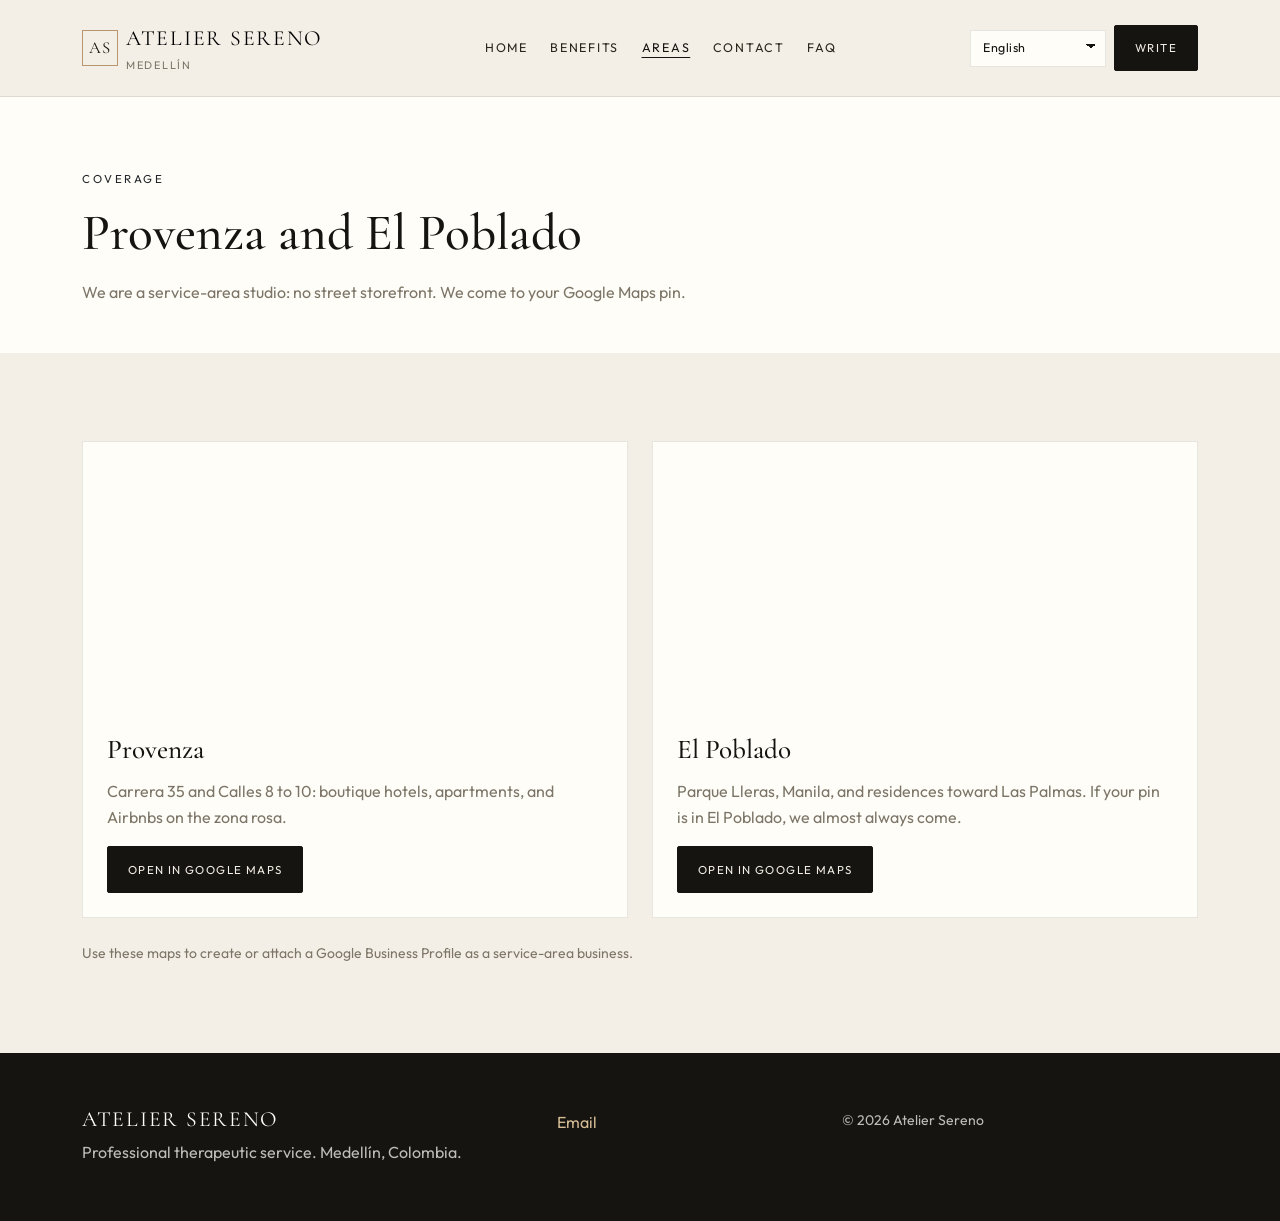
==== areas.html @ fad037ab "Publish a static Atelier Sereno preview for friend review. Co-authored-by: Cursor <cursoragent@curso" ====
<!DOCTYPE html>
<html lang="es" data-lang="es" data-page="areas">
<head>
  <!--
    Page: Service areas.
    Google Maps for Provenza and El Poblado so the site can tie to a
    service-area Business Profile. No street storefront.
  -->
  <meta charset="utf-8">
  <meta name="viewport" content="width=device-width, initial-scale=1, viewport-fit=cover">
  <title>Provenza y El Poblado | Atelier Sereno Medellín</title>
  <meta name="description" content="Servicio de masaje a domicilio en Provenza y El Poblado, Medellín. Mapas de cobertura para Google Maps.">
  <meta name="robots" content="index, follow">
  <meta name="theme-color" content="#161410">
  <meta name="geo.region" content="CO-ANT">
  <meta name="geo.placename" content="Provenza, El Poblado, Medellín">
  <link rel="canonical" href="https://ateliersereno.com/areas.html?lang=es">
  <link rel="alternate" data-hreflang="es" hreflang="es" href="https://ateliersereno.com/areas.html?lang=es">
  <link rel="alternate" data-hreflang="en" hreflang="en" href="https://ateliersereno.com/areas.html?lang=en">
  <link rel="alternate" data-hreflang="fr" hreflang="fr" href="https://ateliersereno.com/areas.html?lang=fr">
  <link rel="alternate" data-hreflang="x-default" hreflang="x-default" href="https://ateliersereno.com/areas.html?lang=es">
  <meta property="og:type" content="website">
  <meta property="og:title" content="Zonas de servicio — Provenza y El Poblado">
  <meta property="og:description" content="Llegamos a tu pin de Google Maps en Provenza y El Poblado.">
  <meta property="og:locale" content="es_CO">
  <meta property="og:image" content="images/luxury-bath.jpg">
  <link rel="icon" href="favicon.svg" type="image/svg+xml">
  <link rel="preconnect" href="https://fonts.googleapis.com">
  <link rel="preconnect" href="https://fonts.gstatic.com" crossorigin>
  <link href="https://fonts.googleapis.com/css2?family=Cormorant+Garamond:ital,wght@0,500;0,600;1,500&family=Outfit:wght@300;400;500&display=swap" rel="stylesheet">
  <link href="https://cdn.jsdelivr.net/npm/bootstrap@5.3.3/dist/css/bootstrap.min.css" rel="stylesheet">
  <link rel="stylesheet" href="css/styles.css?v=7">
</head>
<body>
  <header class="site-header">
    <nav class="navbar navbar-expand-lg navbar-light">
      <div class="container py-2">
        <a class="navbar-brand d-flex align-items-center gap-2 mb-0 js-lang" href="index.html" data-href="index.html" data-nav="index.html">
          <span class="brand-mark" aria-hidden="true">AS</span>
          <span>
            <span class="brand-name">Atelier Sereno</span>
            <span class="brand-place">Medellín</span>
          </span>
        </a>
        <button class="navbar-toggler" type="button" data-bs-toggle="collapse" data-bs-target="#mainNav" aria-controls="mainNav" aria-expanded="false" aria-label="Menu">
          <span class="menu-lines" aria-hidden="true"></span>
        </button>
        <div class="collapse navbar-collapse" id="mainNav">
          <ul class="navbar-nav mx-lg-auto my-2 my-lg-0">
            <li class="nav-item"><a class="nav-link js-lang" href="index.html" data-href="index.html" data-nav="index.html" data-i18n="navHome">Inicio</a></li>
            <li class="nav-item"><a class="nav-link js-lang" href="benefits.html" data-href="benefits.html" data-nav="benefits.html" data-i18n="navBenefits">Beneficios</a></li>
            <li class="nav-item"><a class="nav-link js-lang" href="areas.html" data-href="areas.html" data-nav="areas.html" data-i18n="navAreas">Zonas</a></li>
            <li class="nav-item"><a class="nav-link js-lang" href="contact.html" data-href="contact.html" data-nav="contact.html" data-i18n="navContact">Contacto</a></li>
            <li class="nav-item"><a class="nav-link js-lang" href="faq.html" data-href="faq.html" data-nav="faq.html" data-i18n="navFaq">Preguntas</a></li>
          </ul>
          <div class="d-flex flex-column flex-lg-row align-items-lg-center gap-2">
            <label class="visually-hidden" for="lang-select" data-i18n="langLabel">Idioma</label>
            <select id="lang-select" class="lang-select" autocomplete="off">
              <option value="es">Español</option>
              <option value="en">English</option>
              <option value="fr">Français</option>
            </select>
            <a class="btn btn-ink js-lang" href="contact.html" data-href="contact.html" data-i18n="navWrite">Escribir</a>
          </div>
        </div>
      </div>
    </nav>
  </header>

  <main>
    <section class="page-hero section-paper">
      <div class="container">
        <p class="kicker text-body" data-i18n="areasKicker">Cobertura</p>
        <h1 class="section-title" data-i18n="areasTitle">Provenza y El Poblado</h1>
        <p class="muted col-lg-8 px-0" data-i18n="areasLead">Somos un servicio de área. Llevamos el masaje a tu pin de Google Maps.</p>
      </div>
    </section>

    <section class="section">
      <div class="container">
        <div class="row g-4">
          <div class="col-lg-6">
            <article class="area-card">
              <iframe id="map-provenza" class="map-frame" title="Mapa de Provenza, El Poblado, Medellín" loading="lazy" referrerpolicy="no-referrer-when-downgrade"></iframe>
              <div class="card-body">
                <h2 data-i18n="provenzaTitle">Provenza</h2>
                <p class="muted" data-i18n="provenzaText">Carrera 35 y calles 8 a 10.</p>
                <a id="link-provenza" class="btn btn-ink" target="_blank" rel="noopener" data-i18n="openMaps">Abrir en Google Maps</a>
              </div>
            </article>
          </div>
          <div class="col-lg-6">
            <article class="area-card">
              <iframe id="map-poblado" class="map-frame" title="Mapa de El Poblado, Medellín" loading="lazy" referrerpolicy="no-referrer-when-downgrade"></iframe>
              <div class="card-body">
                <h2 data-i18n="pobladoTitle">El Poblado</h2>
                <p class="muted" data-i18n="pobladoText">Parque Lleras, Manila y residencias hacia Las Palmas.</p>
                <a id="link-poblado" class="btn btn-ink" target="_blank" rel="noopener" data-i18n="openMaps">Abrir en Google Maps</a>
              </div>
            </article>
          </div>
        </div>
        <p class="muted small mt-4 mb-0" data-i18n="mapsNote">Estos mapas sirven para vincular una ficha de Google Business.</p>
      </div>
    </section>
  </main>

  <footer class="site-footer">
    <div class="container">
      <div class="row g-4">
        <div class="col-lg-5">
          <p class="brand-name mb-2">Atelier Sereno</p>
          <p class="mb-0" data-i18n="footerLegal">Servicio terapéutico profesional. Medellín, Colombia.</p>
        </div>
        <div class="col-lg-3">
          <p class="mb-0"><a class="js-email" href="mailto:reservas@ateliersereno.com" data-i18n="contactEmail">Correo</a></p>
        </div>
        <div class="col-lg-4">
          <p class="small mb-0">© <span id="year">2026</span> Atelier Sereno</p>
        </div>
      </div>
    </div>
  </footer>

  <div class="mobile-bar">
    <a class="btn btn-gold w-100 js-lang mb-0" href="contact.html" data-href="contact.html" data-i18n="navWrite">Escribir</a>
  </div>

  <script src="https://cdn.jsdelivr.net/npm/bootstrap@5.3.3/dist/js/bootstrap.bundle.min.js"></script>
  <script src="js/config.js"></script>
  <script src="js/translations.js"></script>
  <script src="js/main.js?v=7"></script>
</body>
</html>
---- css/styles.css ----
/*
  Atelier Sereno visual system.
  Bootstrap handles grid and collapse. This file owns type, color, and
  the late-night spa atmosphere so the site does not look like a default theme.
*/

:root {
  --ink: #161410;
  --ink-soft: #2c261c;
  --gold: #b8956c;
  --gold-light: #d4bc94;
  --cream: #f4efe6;
  --paper: #fffdf8;
  --stone: #7d7668;
  --line: rgba(22, 20, 16, 0.1);
  --shadow: 0 24px 60px rgba(22, 20, 16, 0.12);
  --radius: 2px;
  --header-h: 76px;
  --font-serif: "Cormorant Garamond", "Times New Roman", serif;
  --font-sans: "Outfit", "Segoe UI", sans-serif;
}

html {
  scroll-behavior: smooth;
}

body {
  font-family: var(--font-sans);
  color: var(--ink);
  background: var(--cream);
  line-height: 1.65;
}

img {
  max-width: 100%;
  height: auto;
}

a {
  color: inherit;
}

/* Header */
.site-header {
  position: sticky;
  top: 0;
  z-index: 1040;
  background: rgba(244, 239, 230, 0.92);
  backdrop-filter: blur(16px);
  border-bottom: 1px solid var(--line);
}

.brand-mark {
  width: 36px;
  height: 36px;
  display: grid;
  place-items: center;
  border: 1px solid var(--gold);
  color: var(--ink);
  font-family: var(--font-serif);
  font-size: 1.05rem;
  letter-spacing: 0.06em;
}

.brand-name {
  font-family: var(--font-serif);
  font-size: 1.35rem;
  letter-spacing: 0.08em;
  text-transform: uppercase;
  line-height: 1;
}

.brand-place {
  display: block;
  font-family: var(--font-sans);
  font-size: 0.68rem;
  letter-spacing: 0.16em;
  text-transform: uppercase;
  color: var(--stone);
  margin-top: 0.2rem;
}

.nav-link {
  font-size: 0.78rem;
  letter-spacing: 0.14em;
  text-transform: uppercase;
  color: var(--ink-soft) !important;
  padding-left: 0.7rem !important;
  padding-right: 0.7rem !important;
}

.nav-link:hover,
.nav-link:focus,
.nav-link[aria-current="page"] {
  color: var(--ink) !important;
}

.nav-link[aria-current="page"] {
  text-decoration: underline;
  text-underline-offset: 0.4em;
}

.lang-select {
  appearance: none;
  background: var(--paper);
  border: 1px solid var(--line);
  color: var(--ink);
  font-size: 0.78rem;
  letter-spacing: 0.04em;
  padding: 0.45rem 2rem 0.45rem 0.75rem;
  min-width: 8.5rem;
  background-image: linear-gradient(45deg, transparent 50%, var(--ink) 50%),
    linear-gradient(135deg, var(--ink) 50%, transparent 50%);
  background-position: calc(100% - 14px) calc(50% - 2px), calc(100% - 9px) calc(50% - 2px);
  background-size: 5px 5px, 5px 5px;
  background-repeat: no-repeat;
}

.lang-select:focus {
  outline: 1px solid var(--gold);
  outline-offset: 2px;
}

.btn-gold,
.btn-ink,
.btn-ghost {
  border-radius: var(--radius);
  letter-spacing: 0.12em;
  text-transform: uppercase;
  font-size: 0.72rem;
  padding: 0.85rem 1.25rem;
}

.btn-gold {
  background: var(--gold);
  border-color: var(--gold);
  color: var(--ink);
}

.btn-gold:hover,
.btn-gold:focus {
  background: var(--gold-light);
  border-color: var(--gold-light);
  color: var(--ink);
}

.btn-ink {
  background: var(--ink);
  border-color: var(--ink);
  color: var(--cream);
}

.btn-ink:hover,
.btn-ink:focus {
  background: var(--ink-soft);
  border-color: var(--ink-soft);
  color: var(--cream);
}

.btn-ghost {
  background: transparent;
  border: 1px solid rgba(255, 253, 248, 0.45);
  color: var(--paper);
}

.btn-ghost:hover,
.btn-ghost:focus {
  background: rgba(255, 253, 248, 0.08);
  color: var(--paper);
  border-color: var(--paper);
}

/* Hero */
.hero {
  position: relative;
  min-height: calc(100vh - var(--header-h));
  min-height: calc(100svh - var(--header-h));
  display: flex;
  align-items: flex-end;
  color: var(--paper);
  background: #1a1712 center / cover no-repeat;
  overflow-x: hidden;
}

.hero::after {
  content: "";
  position: absolute;
  inset: 0;
  background:
    linear-gradient(180deg, rgba(22, 20, 16, 0.18) 0%, rgba(22, 20, 16, 0.42) 42%, rgba(22, 20, 16, 0.82) 100%),
    linear-gradient(90deg, rgba(22, 20, 16, 0.45) 0%, rgba(22, 20, 16, 0.08) 70%);
}

.hero-inner {
  position: relative;
  z-index: 1;
  padding: 4.5rem 0 3.5rem;
}

.kicker {
  font-size: 0.72rem;
  letter-spacing: 0.22em;
  text-transform: uppercase;
  color: var(--gold-light);
  margin-bottom: 1rem;
}

.display {
  font-family: var(--font-serif);
  font-weight: 500;
  letter-spacing: -0.02em;
  line-height: 1.12;
  font-size: clamp(2rem, 7vw, 4.4rem);
  overflow-wrap: break-word;
}

.hero-lead {
  max-width: 36rem;
  color: rgba(255, 253, 248, 0.82);
  font-size: 1.05rem;
}

.hero-meta {
  display: flex;
  flex-wrap: wrap;
  gap: 1rem 1.75rem;
  font-size: 0.78rem;
  letter-spacing: 0.12em;
  text-transform: uppercase;
  color: var(--gold-light);
}

.status-pill {
  display: inline-flex;
  align-items: center;
  gap: 0.45rem;
  border: 1px solid rgba(212, 188, 148, 0.4);
  padding: 0.35rem 0.7rem;
}

.status-dot {
  width: 7px;
  height: 7px;
  border-radius: 50%;
  background: #c45c4a;
}

.status-pill.is-open .status-dot {
  background: #8fbf7a;
}

/* Sections */
.section {
  padding: 5.5rem 0;
}

.section-tight {
  padding: 4rem 0;
}

.section-ink {
  background: var(--ink);
  color: var(--paper);
}

.section-paper {
  background: var(--paper);
}

.section-title {
  font-family: var(--font-serif);
  font-size: clamp(2rem, 4vw, 3.2rem);
  line-height: 1.15;
  margin-bottom: 1rem;
}

.muted {
  color: var(--stone);
}

.section-ink .muted {
  color: rgba(255, 253, 248, 0.62);
}

.trust-grid .trust-card {
  height: 100%;
  padding: 1.75rem 0 0;
  border-top: 1px solid var(--line);
}

.trust-card h3,
.how-card h3,
.service-card h2,
.service-card h3,
.area-card h2,
.area-card h3,
.hours-card h3 {
  font-family: var(--font-serif);
  font-size: 1.7rem;
  margin-bottom: 0.7rem;
}

.about-photo {
  width: 100%;
  height: 100%;
  min-height: 420px;
  object-fit: cover;
}

.about-list {
  list-style: none;
  padding: 0;
  margin: 1.5rem 0 0;
}

.about-list li {
  padding: 0.65rem 0;
  border-top: 1px solid var(--line);
  letter-spacing: 0.04em;
}

/* Services */
.service-card {
  height: 100%;
  background: var(--paper);
  border: 1px solid var(--line);
}

.service-card img {
  width: 100%;
  height: 220px;
  object-fit: cover;
}

.service-card .card-body {
  padding: 1.5rem 1.4rem 1.6rem;
}

.service-meta {
  font-size: 0.7rem;
  letter-spacing: 0.16em;
  text-transform: uppercase;
  color: var(--gold);
}

/* How */
.how-index {
  font-family: var(--font-serif);
  font-size: 2rem;
  color: var(--gold);
  line-height: 1;
  display: block;
  margin-bottom: 0.8rem;
}

/* Areas / maps */
.area-card {
  background: var(--paper);
  border: 1px solid var(--line);
  height: 100%;
}

.map-frame {
  width: 100%;
  height: 260px;
  border: 0;
  filter: grayscale(0.35) contrast(1.05);
}

.area-card .card-body {
  padding: 1.5rem;
}

/* Hours + form */
.hours-table {
  width: 100%;
}

.hours-table th,
.hours-table td {
  padding: 0.85rem 0;
  border-bottom: 1px solid var(--line);
  font-size: 0.95rem;
}

.hours-table th {
  font-weight: 400;
  color: var(--stone);
}

.form-atelier .form-control,
.form-atelier .form-select {
  border: 0;
  border-bottom: 1px solid var(--line);
  border-radius: 0;
  background: transparent;
  padding-left: 0;
  box-shadow: none;
}

.form-atelier .form-control:focus,
.form-atelier .form-select:focus {
  box-shadow: none;
  border-color: var(--gold);
  background: transparent;
}

.form-atelier label {
  font-size: 0.72rem;
  letter-spacing: 0.14em;
  text-transform: uppercase;
  color: var(--stone);
}

/* FAQ */
.accordion-item {
  background: transparent;
  border: 0;
  border-bottom: 1px solid var(--line);
}

.accordion-button {
  background: transparent;
  box-shadow: none !important;
  font-family: var(--font-serif);
  font-size: 1.35rem;
  color: var(--ink);
  padding-left: 0;
}

.accordion-button:not(.collapsed) {
  background: transparent;
  color: var(--ink);
}

.accordion-button::after {
  background-size: 0.9rem;
}

.accordion-body {
  padding-left: 0;
  color: var(--stone);
}

/* Footer */
.site-footer {
  background: var(--ink);
  color: rgba(255, 253, 248, 0.72);
  padding: 3.5rem 0;
}

.site-footer a {
  color: var(--gold-light);
  text-decoration: none;
}

.site-footer .brand-name {
  color: var(--paper);
}

.page-hero {
  padding: 4.5rem 0 2rem;
}

.mobile-bar {
  display: none;
}

html.is-mobile .mobile-bar {
  display: block;
  position: fixed;
  left: 0;
  right: 0;
  bottom: 0;
  z-index: 1055;
  background: var(--ink);
  color: var(--paper);
  padding: 0.7rem 1rem calc(0.7rem + env(safe-area-inset-bottom));
  border-top: 1px solid rgba(184, 149, 108, 0.35);
}

html.is-mobile .site-footer {
  padding-bottom: 7.5rem;
}

html.is-mobile .hero {
  min-height: 88svh;
}

.mobile-bar .btn {
  flex: 0 0 auto;
}

.navbar .container {
  flex-wrap: nowrap;
  gap: 0.75rem;
}

.navbar-brand {
  min-width: 0;
}

.navbar-toggler {
  border: 1px solid var(--ink);
  background: var(--ink);
  width: 42px;
  height: 42px;
  padding: 0;
  margin-left: auto;
  flex: 0 0 auto;
  display: inline-flex;
  align-items: center;
  justify-content: center;
}

.navbar-toggler:focus {
  box-shadow: none;
}

.menu-lines,
.menu-lines::before,
.menu-lines::after {
  display: block;
  width: 16px;
  height: 1.5px;
  background: var(--cream);
}

.menu-lines {
  position: relative;
}

.menu-lines::before,
.menu-lines::after {
  content: "";
  position: absolute;
  left: 0;
}

.menu-lines::before {
  top: -5px;
}

.menu-lines::after {
  top: 5px;
}

@media (max-width: 991.98px) {
  .navbar .container {
    position: relative;
    padding-right: 3.6rem;
  }

  .navbar-toggler {
    display: inline-flex !important;
    align-items: center;
    justify-content: center;
    position: absolute;
    right: 0.75rem;
    top: 50%;
    transform: translateY(-50%);
    margin-left: 0;
  }

  .navbar-collapse {
    padding: 1rem 0 1.25rem;
  }

  .lang-select {
    margin: 0.75rem 0;
    width: 100%;
    max-width: 14rem;
  }

  .display {
    font-size: 1.8rem;
  }

  .hero-lead {
    font-size: 0.95rem;
  }

  .brand-name {
    font-size: 1.1rem;
  }

  .hero-inner {
    padding-right: 0.15rem;
  }
}

@media (prefers-reduced-motion: reduce) {
  html {
    scroll-behavior: auto;
  }
}
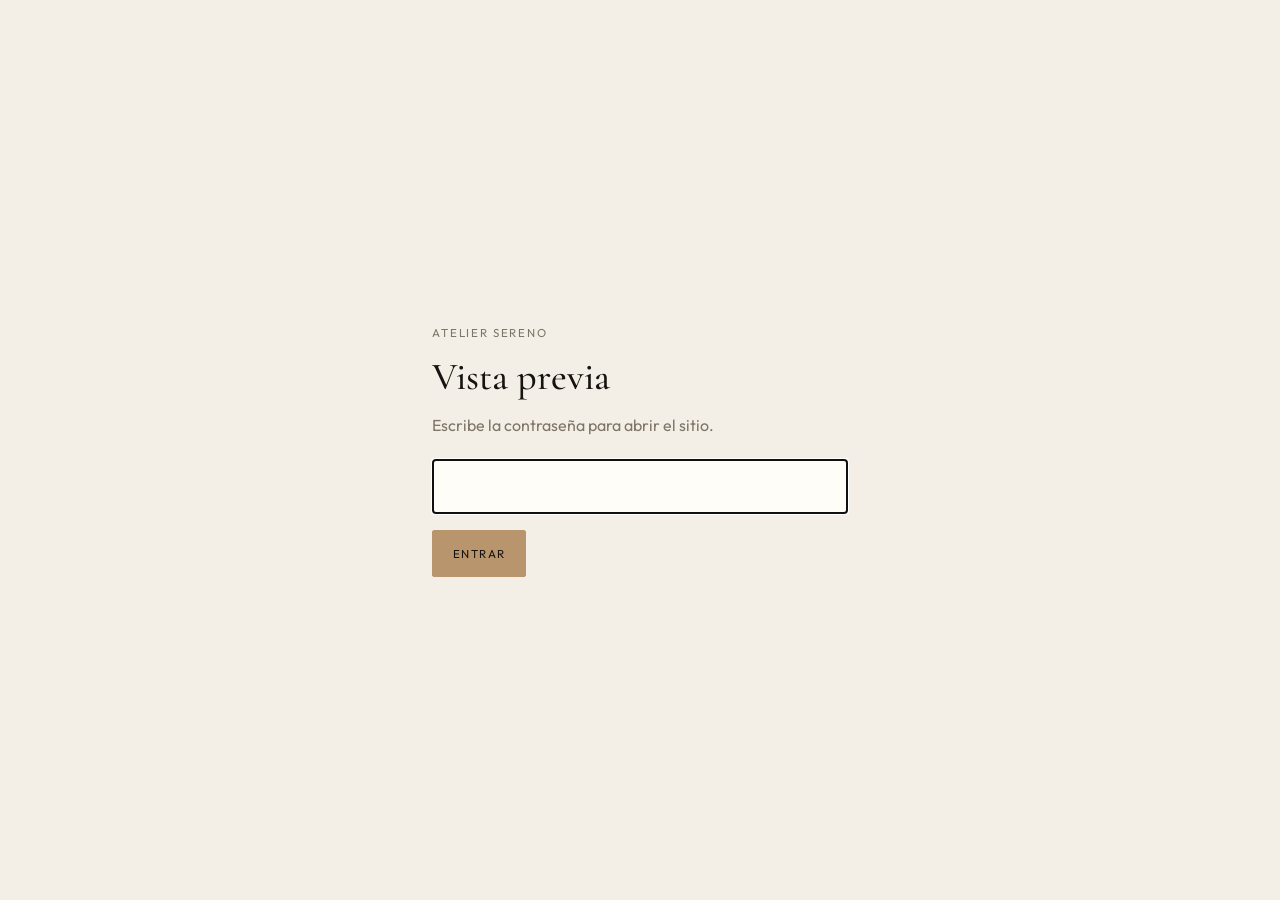
==== commit eeadef96: "Add a preview password screen on every page before the site opens. Co-authored-by: Cursor <cursorage" ====
--- a/areas.html
+++ b/areas.html
@@ -1,5 +1,5 @@
 <!DOCTYPE html>
-<html lang="es" data-lang="es" data-page="areas">
+<html lang="es" data-lang="es" data-page="areas" class="gate-locked">
 <head>
   <!--
     Page: Service areas.
@@ -29,7 +29,8 @@
   <link rel="preconnect" href="https://fonts.gstatic.com" crossorigin>
   <link href="https://fonts.googleapis.com/css2?family=Cormorant+Garamond:ital,wght@0,500;0,600;1,500&family=Outfit:wght@300;400;500&display=swap" rel="stylesheet">
   <link href="https://cdn.jsdelivr.net/npm/bootstrap@5.3.3/dist/css/bootstrap.min.css" rel="stylesheet">
-  <link rel="stylesheet" href="css/styles.css?v=7">
+  <link rel="stylesheet" href="css/styles.css?v=8">
+  <script src="js/gate.js"></script>
 </head>
 <body>
   <header class="site-header">
--- a/css/styles.css
+++ b/css/styles.css
@@ -589,6 +589,57 @@
   }
 }
 
+html.gate-locked body > *:not(#site-gate) {
+  display: none !important;
+}
+
+#site-gate {
+  min-height: 100vh;
+  display: flex;
+  align-items: center;
+  justify-content: center;
+  padding: 2rem 1.25rem;
+  background: var(--cream);
+}
+
+.gate-card {
+  width: min(26rem, 100%);
+}
+
+.gate-kicker,
+.gate-lead,
+.gate-error {
+  color: var(--stone);
+}
+
+.gate-kicker {
+  letter-spacing: 0.16em;
+  text-transform: uppercase;
+  font-size: 0.72rem;
+  margin-bottom: 0.75rem;
+}
+
+.gate-title {
+  font-family: var(--font-serif);
+  font-size: 2.4rem;
+  font-weight: 500;
+  margin-bottom: 0.75rem;
+}
+
+.gate-form input {
+  display: block;
+  width: 100%;
+  border: 1px solid var(--line);
+  background: var(--paper);
+  padding: 0.85rem 1rem;
+  margin: 1.25rem 0 1rem;
+}
+
+.gate-error {
+  margin-top: 1rem;
+  font-size: 0.85rem;
+}
+
 @media (prefers-reduced-motion: reduce) {
   html {
     scroll-behavior: auto;
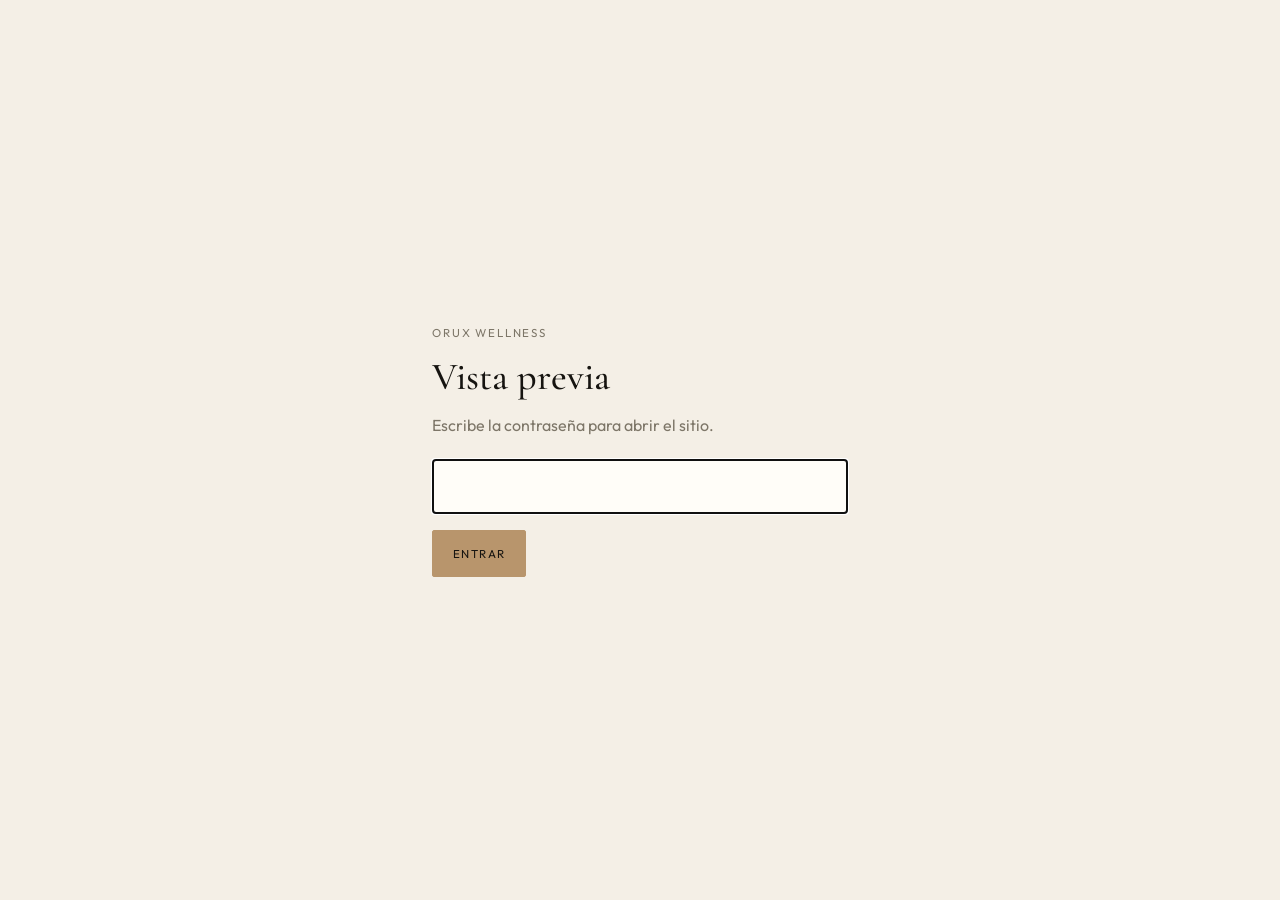
==== commit 7c2c2685: "Rebrand to Orux Wellness with Lorena's catalog, logo, WhatsApp booking, and Instagram. Co-authored-b" ====
--- a/areas.html
+++ b/areas.html
@@ -3,33 +3,33 @@
 <head>
   <!--
     Page: Service areas.
-    Google Maps for Provenza and El Poblado so the site can tie to a
-    service-area Business Profile. No street storefront.
+    Google Maps for Provenza and El Poblado. Coverage is Medellín and nearby.
+    No street storefront.
   -->
   <meta charset="utf-8">
   <meta name="viewport" content="width=device-width, initial-scale=1, viewport-fit=cover">
-  <title>Provenza y El Poblado | Atelier Sereno Medellín</title>
-  <meta name="description" content="Servicio de masaje a domicilio en Provenza y El Poblado, Medellín. Mapas de cobertura para Google Maps.">
+  <title>Medellín y alrededores | Orux Wellness</title>
+  <meta name="description" content="Masaje a domicilio en Provenza, El Poblado y Medellín. Llegamos a tu pin de Google Maps.">
   <meta name="robots" content="index, follow">
-  <meta name="theme-color" content="#161410">
+  <meta name="theme-color" content="#0b0b0b">
   <meta name="geo.region" content="CO-ANT">
-  <meta name="geo.placename" content="Provenza, El Poblado, Medellín">
-  <link rel="canonical" href="https://ateliersereno.com/areas.html?lang=es">
-  <link rel="alternate" data-hreflang="es" hreflang="es" href="https://ateliersereno.com/areas.html?lang=es">
-  <link rel="alternate" data-hreflang="en" hreflang="en" href="https://ateliersereno.com/areas.html?lang=en">
-  <link rel="alternate" data-hreflang="fr" hreflang="fr" href="https://ateliersereno.com/areas.html?lang=fr">
-  <link rel="alternate" data-hreflang="x-default" hreflang="x-default" href="https://ateliersereno.com/areas.html?lang=es">
+  <meta name="geo.placename" content="Medellín">
+  <link rel="canonical" href="https://ggalvin-sc.github.io/atelier-sereno/areas.html?lang=es">
+  <link rel="alternate" data-hreflang="es" hreflang="es" href="https://ggalvin-sc.github.io/atelier-sereno/areas.html?lang=es">
+  <link rel="alternate" data-hreflang="en" hreflang="en" href="https://ggalvin-sc.github.io/atelier-sereno/areas.html?lang=en">
+  <link rel="alternate" data-hreflang="fr" hreflang="fr" href="https://ggalvin-sc.github.io/atelier-sereno/areas.html?lang=fr">
+  <link rel="alternate" data-hreflang="x-default" hreflang="x-default" href="https://ggalvin-sc.github.io/atelier-sereno/areas.html?lang=es">
   <meta property="og:type" content="website">
-  <meta property="og:title" content="Zonas de servicio — Provenza y El Poblado">
-  <meta property="og:description" content="Llegamos a tu pin de Google Maps en Provenza y El Poblado.">
+  <meta property="og:title" content="Zonas de servicio — Medellín y alrededores">
+  <meta property="og:description" content="Domicilio en Provenza, El Poblado y alrededores de Medellín.">
   <meta property="og:locale" content="es_CO">
-  <meta property="og:image" content="images/luxury-bath.jpg">
+  <meta property="og:image" content="images/logo-orux.jpg">
   <link rel="icon" href="favicon.svg" type="image/svg+xml">
   <link rel="preconnect" href="https://fonts.googleapis.com">
   <link rel="preconnect" href="https://fonts.gstatic.com" crossorigin>
   <link href="https://fonts.googleapis.com/css2?family=Cormorant+Garamond:ital,wght@0,500;0,600;1,500&family=Outfit:wght@300;400;500&display=swap" rel="stylesheet">
   <link href="https://cdn.jsdelivr.net/npm/bootstrap@5.3.3/dist/css/bootstrap.min.css" rel="stylesheet">
-  <link rel="stylesheet" href="css/styles.css?v=8">
+  <link rel="stylesheet" href="css/styles.css?v=9">
   <script src="js/gate.js"></script>
 </head>
 <body>
@@ -37,9 +37,9 @@
     <nav class="navbar navbar-expand-lg navbar-light">
       <div class="container py-2">
         <a class="navbar-brand d-flex align-items-center gap-2 mb-0 js-lang" href="index.html" data-href="index.html" data-nav="index.html">
-          <span class="brand-mark" aria-hidden="true">AS</span>
+          <img class="brand-logo" src="images/logo-orux.jpg" alt="Orux Wellness" width="52" height="52">
           <span>
-            <span class="brand-name">Atelier Sereno</span>
+            <span class="brand-name">Orux Wellness</span>
             <span class="brand-place">Medellín</span>
           </span>
         </a>
@@ -49,7 +49,7 @@
         <div class="collapse navbar-collapse" id="mainNav">
           <ul class="navbar-nav mx-lg-auto my-2 my-lg-0">
             <li class="nav-item"><a class="nav-link js-lang" href="index.html" data-href="index.html" data-nav="index.html" data-i18n="navHome">Inicio</a></li>
-            <li class="nav-item"><a class="nav-link js-lang" href="benefits.html" data-href="benefits.html" data-nav="benefits.html" data-i18n="navBenefits">Beneficios</a></li>
+            <li class="nav-item"><a class="nav-link js-lang" href="services.html" data-href="services.html" data-nav="services.html" data-i18n="navServices">Servicios</a></li>
             <li class="nav-item"><a class="nav-link js-lang" href="areas.html" data-href="areas.html" data-nav="areas.html" data-i18n="navAreas">Zonas</a></li>
             <li class="nav-item"><a class="nav-link js-lang" href="contact.html" data-href="contact.html" data-nav="contact.html" data-i18n="navContact">Contacto</a></li>
             <li class="nav-item"><a class="nav-link js-lang" href="faq.html" data-href="faq.html" data-nav="faq.html" data-i18n="navFaq">Preguntas</a></li>
@@ -61,7 +61,7 @@
               <option value="en">English</option>
               <option value="fr">Français</option>
             </select>
-            <a class="btn btn-ink js-lang" href="contact.html" data-href="contact.html" data-i18n="navWrite">Escribir</a>
+            <a class="btn btn-ink js-whatsapp" href="https://wa.me/573242700150" target="_blank" rel="noopener" data-i18n="navWrite">Agenda tu cita</a>
           </div>
         </div>
       </div>
@@ -72,8 +72,8 @@
     <section class="page-hero section-paper">
       <div class="container">
         <p class="kicker text-body" data-i18n="areasKicker">Cobertura</p>
-        <h1 class="section-title" data-i18n="areasTitle">Provenza y El Poblado</h1>
-        <p class="muted col-lg-8 px-0" data-i18n="areasLead">Somos un servicio de área. Llevamos el masaje a tu pin de Google Maps.</p>
+        <h1 class="section-title" data-i18n="areasTitle">Medellín y alrededores</h1>
+        <p class="muted col-lg-8 px-0" data-i18n="areasLead">Somos un servicio a domicilio. Llevamos el bienestar a tu pin de Google Maps.</p>
       </div>
     </section>
 
@@ -101,7 +101,7 @@
             </article>
           </div>
         </div>
-        <p class="muted small mt-4 mb-0" data-i18n="mapsNote">Estos mapas sirven para vincular una ficha de Google Business.</p>
+        <p class="muted small mt-4 mb-0" data-i18n="mapsNote">También cubrimos alrededores de Medellín. Confirma tu pin por WhatsApp.</p>
       </div>
     </section>
   </main>
@@ -110,26 +110,26 @@
     <div class="container">
       <div class="row g-4">
         <div class="col-lg-5">
-          <p class="brand-name mb-2">Atelier Sereno</p>
-          <p class="mb-0" data-i18n="footerLegal">Servicio terapéutico profesional. Medellín, Colombia.</p>
+          <p class="brand-name mb-2">Orux Wellness</p>
+          <p class="mb-0" data-i18n="footerLegal">Orux Wellness. Medellín, Colombia.</p>
         </div>
         <div class="col-lg-3">
-          <p class="mb-0"><a class="js-email" href="mailto:reservas@ateliersereno.com" data-i18n="contactEmail">Correo</a></p>
+          <p class="mb-0"><a class="js-whatsapp" href="https://wa.me/573242700150" target="_blank" rel="noopener" data-i18n="contactWhatsApp">WhatsApp</a></p>
         </div>
         <div class="col-lg-4">
-          <p class="small mb-0">© <span id="year">2026</span> Atelier Sereno</p>
+          <p class="small mb-0">© <span id="year">2026</span> Orux Wellness</p>
         </div>
       </div>
     </div>
   </footer>
 
   <div class="mobile-bar">
-    <a class="btn btn-gold w-100 js-lang mb-0" href="contact.html" data-href="contact.html" data-i18n="navWrite">Escribir</a>
+    <a class="btn btn-gold w-100 js-whatsapp mb-0" href="https://wa.me/573242700150" target="_blank" rel="noopener" data-i18n="navWrite">Agenda tu cita</a>
   </div>
 
   <script src="https://cdn.jsdelivr.net/npm/bootstrap@5.3.3/dist/js/bootstrap.bundle.min.js"></script>
   <script src="js/config.js"></script>
   <script src="js/translations.js"></script>
-  <script src="js/main.js?v=7"></script>
+  <script src="js/main.js?v=8"></script>
 </body>
 </html>
--- a/css/styles.css
+++ b/css/styles.css
@@ -1,5 +1,5 @@
 /*
-  Atelier Sereno visual system.
+  Orux Wellness visual system.
   Bootstrap handles grid and collapse. This file owns type, color, and
   the late-night spa atmosphere so the site does not look like a default theme.
 */
@@ -62,6 +62,15 @@
   letter-spacing: 0.06em;
 }
 
+.brand-logo {
+  height: 52px;
+  width: 52px;
+  object-fit: cover;
+  border-radius: 50%;
+  background: #0b0b0b;
+  flex: 0 0 auto;
+}
+
 .brand-name {
   font-family: var(--font-serif);
   font-size: 1.35rem;
@@ -343,6 +352,31 @@
   color: var(--gold);
 }
 
+.include-grid .include-card {
+  height: 100%;
+  padding: 1.25rem 0 0;
+  border-top: 1px solid var(--line);
+}
+
+.include-card p {
+  font-family: var(--font-serif);
+  font-size: 1.25rem;
+  margin: 0;
+}
+
+.ig-banner {
+  border: 1px solid var(--line);
+  padding: 1.5rem 1.6rem;
+  background: var(--paper);
+}
+
+.catalog-photo {
+  width: 100%;
+  max-height: 720px;
+  object-fit: contain;
+  background: #0b0b0b;
+}
+
 /* How */
 .how-index {
   font-family: var(--font-serif);
